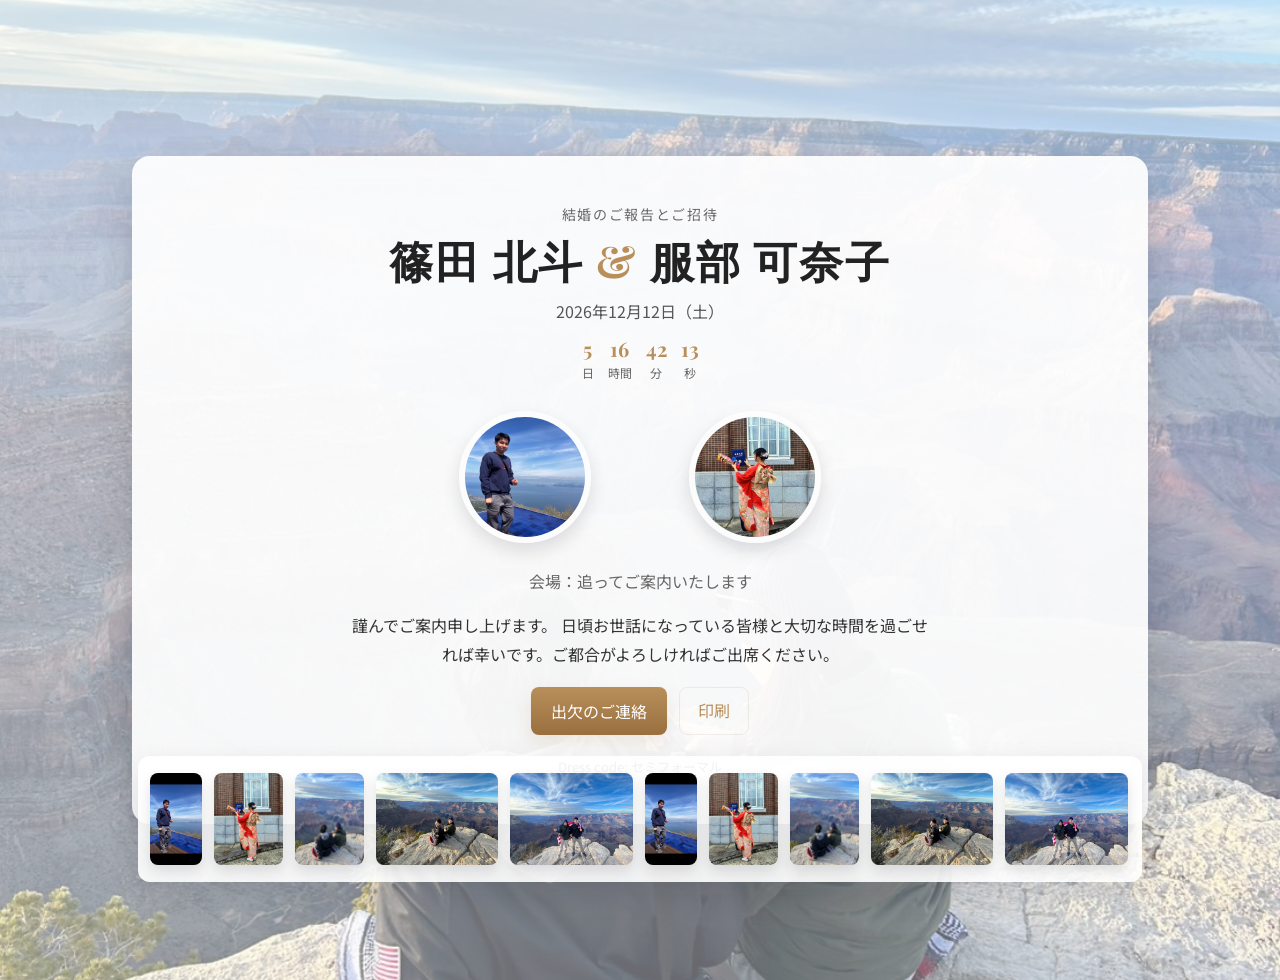
==== invitation.html @ 784d5b37 "初期版" ====
<!doctype html>
<html lang="ja">
<head>
  <meta charset="utf-8">
  <meta name="viewport" content="width=device-width,initial-scale=1">
  <title>結婚式の招待状 — 篠田北斗 & 服部可奈子</title>
  <link rel="stylesheet" href="styles.css">
  <link href="https://fonts.googleapis.com/css2?family=Playfair+Display:wght@400;700&family=Noto+Sans+JP:wght@300;400;700&display=swap" rel="stylesheet">
</head>
<body>
  <main class="invite-bg">
    <section class="card" role="main">
      <header class="hero">
        <p class="subtitle">結婚のご報告とご招待</p>
        <h1 class="names-hero"><span class="groom">篠田 北斗</span><span class="amp">&</span><span class="bride">服部 可奈子</span></h1>
        <p class="date">2026年12月12日（土）</p>
        <div id="countdown" class="countdown" aria-live="polite">
          <div class="count-item"><span class="num" id="days">0</span><span class="label">日</span></div>
          <div class="count-item"><span class="num" id="hours">00</span><span class="label">時間</span></div>
          <div class="count-item"><span class="num" id="minutes">00</span><span class="label">分</span></div>
          <div class="count-item"><span class="num" id="seconds">00</span><span class="label">秒</span></div>
        </div>
      </header>

      <div class="couple">
        <figure class="photo"><img src="assets/shinoda.jpeg" alt="新郎 篠田 北斗"></figure>
        <figure class="photo"><img src="assets/hattori.jpeg" alt="新婦 服部 可奈子"></figure>
      </div>

      <p class="venue">会場：追ってご案内いたします</p>

      <div class="message">
        謹んでご案内申し上げます。
        日頃お世話になっている皆様と大切な時間を過ごせれば幸いです。ご都合がよろしければご出席ください。
      </div>

      <div class="actions">
        <a class="rsvp" href="https://docs.google.com/forms/d/e/1FAIpQLSfJ51P2AvlXypV-cBCEhrEJodcAzwF3tha8UWz2_UPjUZ2n6Q/viewform?pli=1" target="_blank" rel="noopener">出欠のご連絡</a>
        <a class="print" href="#" onclick="window.print();return false;">印刷</a>
      </div>

      <footer class="footer">Dress code: セミフォーマル</footer>
    </section>
  </main>

  <!-- Bottom auto-scrolling photo slider -->
  <aside class="bottom-slider" aria-hidden="false">
    <div class="slides" id="slides">
      <!-- original set -->
      <div class="slide"><img src="assets/shinoda.jpeg" alt="篠田 北斗"></div>
      <div class="slide"><img src="assets/hattori.jpeg" alt="服部 可奈子"></div>
      <div class="slide"><img src="assets/IMG_8811.JPG" alt="写真"></div>
      <div class="slide"><img src="assets/IMG_8812.JPG" alt="写真"></div>
      <div class="slide"><img src="assets/IMG_8813.JPG" alt="写真"></div>
      <!-- duplicate for seamless loop -->
      <div class="slide"><img src="assets/shinoda.jpeg" alt="篠田 北斗"></div>
      <div class="slide"><img src="assets/hattori.jpeg" alt="服部 可奈子"></div>
      <div class="slide"><img src="assets/IMG_8811.JPG" alt="写真"></div>
      <div class="slide"><img src="assets/IMG_8812.JPG" alt="写真"></div>
      <div class="slide"><img src="assets/IMG_8813.JPG" alt="写真"></div>
    </div>
  </aside>

  <script>
    // Countdown to 2026-12-12 (local time, midnight)
    (function(){
      const target = new Date('2026-12-12T00:00:00');
      const $d = document.getElementById('days');
      const $h = document.getElementById('hours');
      const $m = document.getElementById('minutes');
      const $s = document.getElementById('seconds');

      function pad(n){return String(n).padStart(2,'0')}

      function tick(){
        const now = new Date();
        let diff = Math.max(0, target - now);
        const days = Math.floor(diff / (1000*60*60*24));
        diff -= days * (1000*60*60*24);
        const hours = Math.floor(diff / (1000*60*60));
        diff -= hours * (1000*60*60);
        const minutes = Math.floor(diff / (1000*60));
        diff -= minutes * (1000*60);
        const seconds = Math.floor(diff / 1000);

        if($d) $d.textContent = days;
        if($h) $h.textContent = pad(hours);
        if($m) $m.textContent = pad(minutes);
        if($s) $s.textContent = pad(seconds);

        if(target - now <= 0){
          // When reached, stop updating
          clearInterval(timer);
        }
      }

      tick();
      const timer = setInterval(tick,1000);
    })();
  </script>
</body>
</html>
---- styles.css ----
/* Invitation styles */
:root{
  --card-width:920px;
  --card-padding:48px;
  --accent:#b88f5a;
}
html,body{
  height:100%;
  margin:0;
  font-family: 'Noto Sans JP', system-ui, -apple-system, 'Hiragino Kaku Gothic ProN', 'Helvetica Neue', Arial;
  -webkit-font-smoothing:antialiased;
  color:#222;
}
.invite-bg{
  min-height:100%;
  display:flex;
  align-items:center;
  justify-content:center;
  padding:40px;
  background-color:#f7f5f2;
  background-image: linear-gradient(135deg, rgba(255,255,250,0.6), rgba(250,250,255,0.35)), url('assets/background.jpg');
  background-size:cover;
  background-position:center;
}
.card{
  width:min(94%, var(--card-width));
  padding:var(--card-padding);
  background: rgba(255,255,255,0.92);
  border-radius:18px;
  box-shadow: 0 18px 40px rgba(20,20,30,0.18);
  text-align:center;
}
.hero .subtitle{
  margin:0;
  color:#6b6b6b;
  font-size:14px;
  letter-spacing:0.12em;
  text-transform:uppercase;
}
.names-hero{
  margin:6px 0 2px 0;
  font-family: 'Playfair Display', serif;
  font-weight:700;
  font-size:44px;
  letter-spacing:0.04em;
}
.names-hero .groom, .names-hero .bride{display:inline-block}
.names-hero .amp{margin:0 12px;color:var(--accent);font-weight:700}
.date{
  margin:6px 0 12px 0;
  color:#555;
}
.couple{
  display:flex;
  gap:18px;
  justify-content:center;
  margin:14px 0 10px 0;
}
.photo{width:120px;height:120px;border-radius:999px;overflow:hidden;flex:0 0 120px;border:6px solid rgba(255,255,255,0.6);box-shadow:0 8px 18px rgba(10,10,20,0.12)}
.photo img{width:100%;height:100%;object-fit:cover;display:block}
.venue{color:#666;margin:10px 0}
.message{margin:18px auto;color:#333;max-width:64ch;line-height:1.8;font-size:16px}
.actions{display:flex;gap:12px;justify-content:center;margin-top:18px}
.rsvp{padding:12px 20px;border-radius:8px;text-decoration:none;color:white;background:linear-gradient(180deg,var(--accent),#9a6f3f);box-shadow:0 8px 18px rgba(186,144,95,0.18)}
.print{padding:10px 18px;border-radius:8px;text-decoration:none;color:var(--accent);background:transparent;border:1px solid rgba(150,120,90,0.12)}
.footer{margin-top:22px;color:#777;font-size:13px}

@media (max-width:720px){
  .names-hero{font-size:28px}
  .photo{width:88px;height:88px;flex:0 0 88px}
  .card{padding:28px}
  .message{font-size:15px}
}

@media print{
  .invite-bg{background:none !important}
  .card{box-shadow:none;border-radius:0;padding:18mm}
  .actions{display:none}
}

/* Countdown styles */
.countdown{display:flex;gap:14px;justify-content:center;margin-top:10px}
.count-item{display:flex;flex-direction:column;align-items:center}
.count-item .num{font-family:'Playfair Display', serif;font-size:20px;font-weight:700;color:var(--accent)}
.count-item .label{font-size:12px;color:#666;margin-top:2px}

@media (max-width:520px){
  .count-item .num{font-size:16px}
  .countdown{gap:8px}
}

/* Bottom photo slider */
.bottom-slider{
  position:fixed;
  bottom:18px;
  left:50%;
  transform:translateX(-50%);
  width:min(96%, 980px);
  height:110px;
  background: rgba(255,255,255,0.9);
  border-radius:12px;
  box-shadow:0 12px 30px rgba(20,20,30,0.12);
  overflow:hidden;
  z-index:60;
  display:flex;
  align-items:center;
  padding:8px 12px;
}
.slides{display:flex;gap:12px;align-items:center;padding:4px 0;animation:scroll 5s linear infinite}
.slide{flex:0 0 auto}
.slide img{height:92px;border-radius:8px;display:block;object-fit:cover;box-shadow:0 6px 14px rgba(10,10,20,0.12)}
.bottom-slider:hover .slides{animation-play-state:paused}

@keyframes scroll{
  from{transform:translateX(0)}
  to{transform:translateX(-50%)}
}

@media (max-width:520px){
  .bottom-slider{height:84px;padding:6px}
  .slide img{height:64px}
}
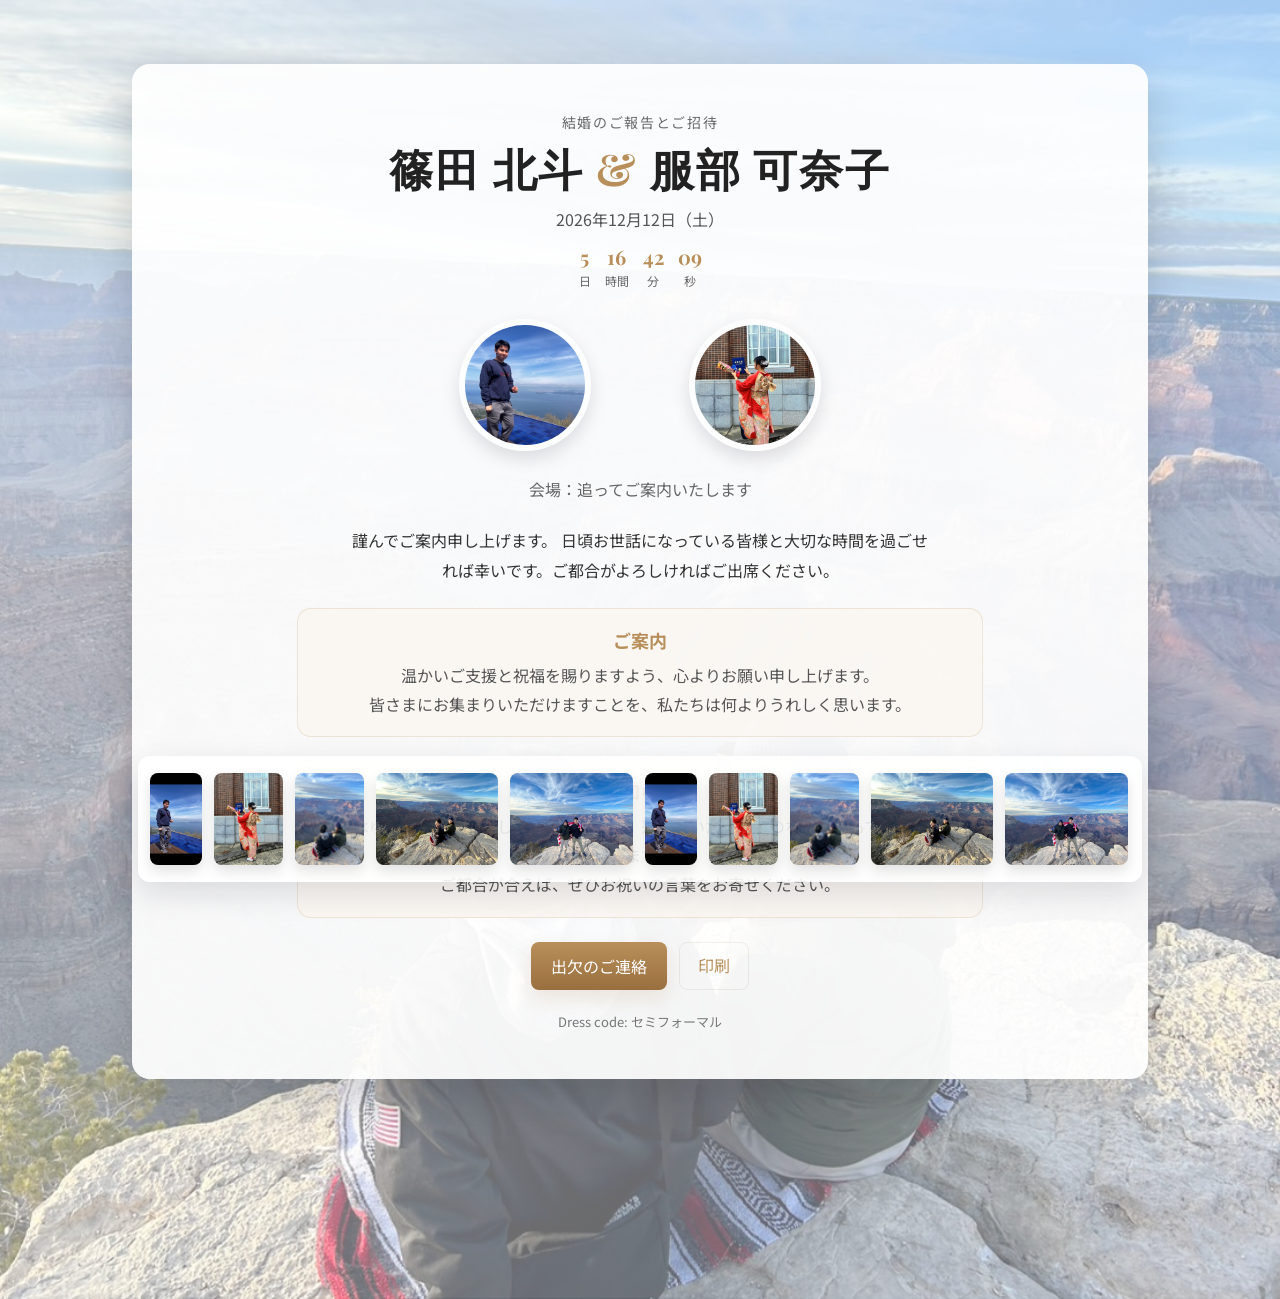
==== commit a307854c: "@2" ====
--- a/invitation.html
+++ b/invitation.html
@@ -33,6 +33,16 @@
         謹んでご案内申し上げます。
         日頃お世話になっている皆様と大切な時間を過ごせれば幸いです。ご都合がよろしければご出席ください。
       </div>
+
+      <section class="detail-block">
+        <h2>ご案内</h2>
+        <p>温かいご支援と祝福を賜りますよう、心よりお願い申し上げます。<br>皆さまにお集まりいただけますことを、私たちは何よりうれしく思います。</p>
+      </section>
+
+      <section class="detail-block">
+        <h2>お知らせ</h2>
+        <p>当日はゆったりとお過ごしいただけるよう、落ち着いた雰囲気のなかでおもてなしをいたします。<br>ご都合が合えば、ぜひお祝いの言葉をお寄せください。</p>
+      </section>
 
       <div class="actions">
         <a class="rsvp" href="https://docs.google.com/forms/d/e/1FAIpQLSfJ51P2AvlXypV-cBCEhrEJodcAzwF3tha8UWz2_UPjUZ2n6Q/viewform?pli=1" target="_blank" rel="noopener">出欠のご連絡</a>
--- a/styles.css
+++ b/styles.css
@@ -5,18 +5,22 @@
   --accent:#b88f5a;
 }
 html,body{
-  height:100%;
+  min-height:100%;
   margin:0;
   font-family: 'Noto Sans JP', system-ui, -apple-system, 'Hiragino Kaku Gothic ProN', 'Helvetica Neue', Arial;
   -webkit-font-smoothing:antialiased;
   color:#222;
+  scroll-behavior:smooth;
+}
+body{
+  overflow-x:hidden;
 }
 .invite-bg{
-  min-height:100%;
+  min-height:100vh;
   display:flex;
-  align-items:center;
+  align-items:flex-start;
   justify-content:center;
-  padding:40px;
+  padding:40px 24px 180px;
   background-color:#f7f5f2;
   background-image: linear-gradient(135deg, rgba(255,255,250,0.6), rgba(250,250,255,0.35)), url('assets/background.jpg');
   background-size:cover;
@@ -29,6 +33,8 @@
   border-radius:18px;
   box-shadow: 0 18px 40px rgba(20,20,30,0.18);
   text-align:center;
+  margin-top:24px;
+  margin-bottom:40px;
 }
 .hero .subtitle{
   margin:0;
@@ -59,8 +65,11 @@
 .photo{width:120px;height:120px;border-radius:999px;overflow:hidden;flex:0 0 120px;border:6px solid rgba(255,255,255,0.6);box-shadow:0 8px 18px rgba(10,10,20,0.12)}
 .photo img{width:100%;height:100%;object-fit:cover;display:block}
 .venue{color:#666;margin:10px 0}
-.message{margin:18px auto;color:#333;max-width:64ch;line-height:1.8;font-size:16px}
-.actions{display:flex;gap:12px;justify-content:center;margin-top:18px}
+.message{margin:24px auto 18px;color:#333;max-width:64ch;line-height:1.9;font-size:16px}
+.detail-block{margin:22px auto 0;padding:18px 22px;max-width:640px;border:1px solid rgba(184,143,90,0.2);border-radius:14px;background:rgba(250,247,242,0.8)}
+.detail-block h2{margin:0 0 8px;font-size:18px;color:var(--accent)}
+.detail-block p{margin:0;line-height:1.8;color:#555}
+.actions{display:flex;gap:12px;justify-content:center;margin-top:24px}
 .rsvp{padding:12px 20px;border-radius:8px;text-decoration:none;color:white;background:linear-gradient(180deg,var(--accent),#9a6f3f);box-shadow:0 8px 18px rgba(186,144,95,0.18)}
 .print{padding:10px 18px;border-radius:8px;text-decoration:none;color:var(--accent);background:transparent;border:1px solid rgba(150,120,90,0.12)}
 .footer{margin-top:22px;color:#777;font-size:13px}
@@ -97,6 +106,7 @@
   transform:translateX(-50%);
   width:min(96%, 980px);
   height:110px;
+  max-width:980px;
   background: rgba(255,255,255,0.9);
   border-radius:12px;
   box-shadow:0 12px 30px rgba(20,20,30,0.12);
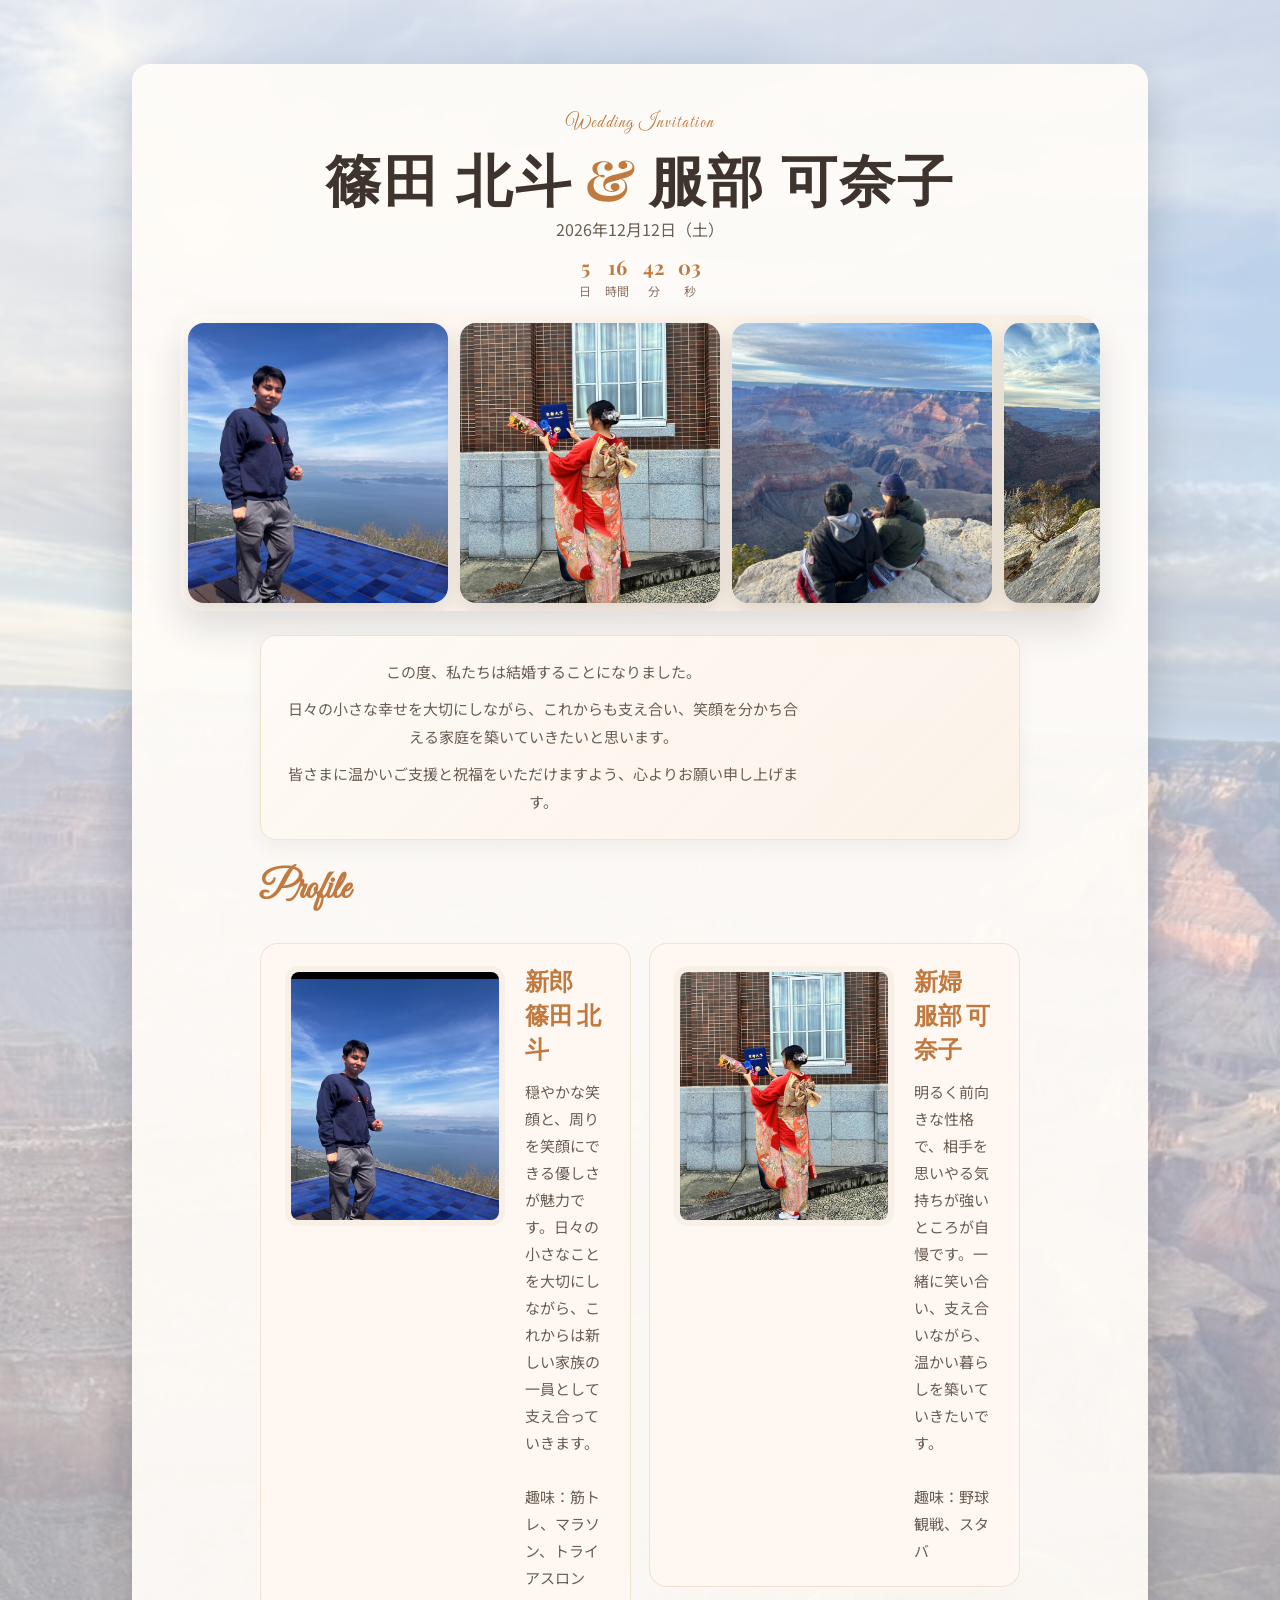
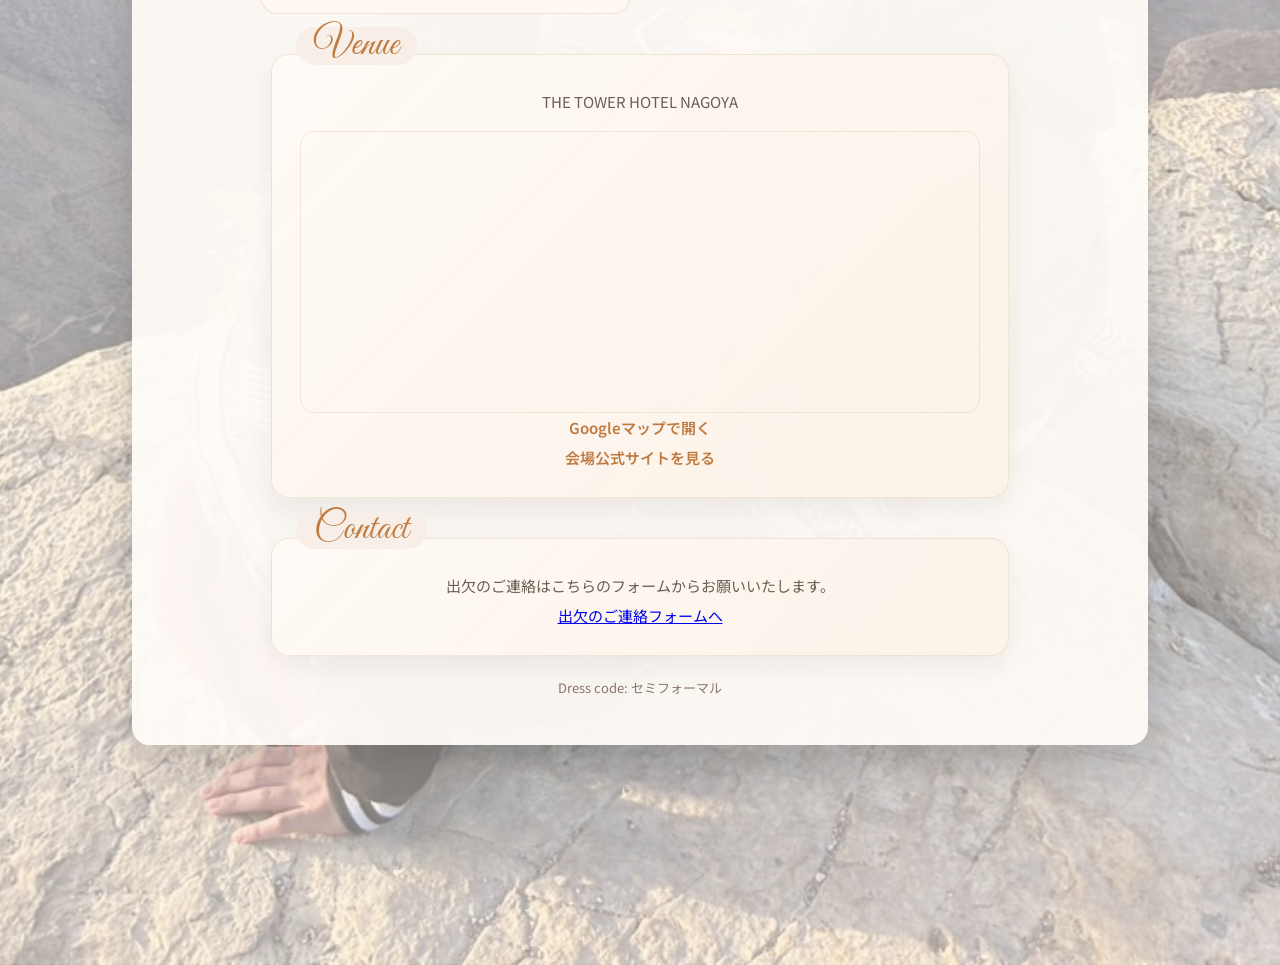
==== commit f889ce0c: "ver3" ====
--- a/invitation.html
+++ b/invitation.html
@@ -5,13 +5,13 @@
   <meta name="viewport" content="width=device-width,initial-scale=1">
   <title>結婚式の招待状 — 篠田北斗 & 服部可奈子</title>
   <link rel="stylesheet" href="styles.css">
-  <link href="https://fonts.googleapis.com/css2?family=Playfair+Display:wght@400;700&family=Noto+Sans+JP:wght@300;400;700&display=swap" rel="stylesheet">
+  <link href="https://fonts.googleapis.com/css2?family=Great+Vibes&family=Playfair+Display:wght@400;700&family=Noto+Sans+JP:wght@300;400;700&display=swap" rel="stylesheet">
 </head>
 <body>
   <main class="invite-bg">
     <section class="card" role="main">
-      <header class="hero">
-        <p class="subtitle">結婚のご報告とご招待</p>
+      <header class="hero reveal">
+        <p class="subtitle">Wedding Invitation</p>
         <h1 class="names-hero"><span class="groom">篠田 北斗</span><span class="amp">&</span><span class="bride">服部 可奈子</span></h1>
         <p class="date">2026年12月12日（土）</p>
         <div id="countdown" class="countdown" aria-live="polite">
@@ -22,58 +22,98 @@
         </div>
       </header>
 
-      <div class="couple">
-        <figure class="photo"><img src="assets/shinoda.jpeg" alt="新郎 篠田 北斗"></figure>
-        <figure class="photo"><img src="assets/hattori.jpeg" alt="新婦 服部 可奈子"></figure>
-      </div>
-
-      <p class="venue">会場：追ってご案内いたします</p>
-
-      <div class="message">
-        謹んでご案内申し上げます。
-        日頃お世話になっている皆様と大切な時間を過ごせれば幸いです。ご都合がよろしければご出席ください。
-      </div>
-
-      <section class="detail-block">
-        <h2>ご案内</h2>
-        <p>温かいご支援と祝福を賜りますよう、心よりお願い申し上げます。<br>皆さまにお集まりいただけますことを、私たちは何よりうれしく思います。</p>
+      <section class="photo-showcase reveal" aria-label="写真ギャラリー">
+        <div class="showcase-frame">
+          <div class="showcase-rail">
+            <img src="assets/shinoda.jpeg" alt="新郎 篠田 北斗">
+            <img src="assets/hattori.jpeg" alt="新婦 服部 可奈子">
+            <img src="assets/IMG_8811.JPG" alt="写真1">
+            <img src="assets/IMG_8812.JPG" alt="写真2">
+            <img src="assets/IMG_8813.JPG" alt="写真3">
+            <img src="assets/005C3B32-3AC4-4B83-AC0E-2FFC453BF2AE_4_5005_c.jpeg" alt="写真4">
+            <img src="assets/18382090-9AE0-46B8-9687-ED6120B7009B.jpeg" alt="写真5">
+            <img src="assets/1C51CB3A-1D0A-4B61-BC35-6ED91DDFEA72_1_105_c.jpeg" alt="写真6">
+            <img src="assets/48350D5E-8E17-42BE-AAC9-9CE6A5874BB4_1_105_c.jpeg" alt="写真7">
+            <img src="assets/4CF35481-DD8B-4125-873A-F63B840458CC_1_105_c.jpeg" alt="写真8">
+            <img src="assets/63566D45-59B1-47FF-84E4-4F5F85219332_1_105_c.jpeg" alt="写真9">
+            <img src="assets/CB7A1C4A-8720-4525-B977-23253FF0B771_1_105_c.jpeg" alt="写真10">
+            <img src="assets/CDF08A03-EE28-446E-BB39-B8DEF477A36_4_5005_c.jpeg" alt="写真11">
+            <img src="assets/shinoda.jpeg" alt="新郎 篠田 北斗">
+            <img src="assets/hattori.jpeg" alt="新婦 服部 可奈子">
+            <img src="assets/IMG_8811.JPG" alt="写真1">
+            <img src="assets/IMG_8812.JPG" alt="写真2">
+            <img src="assets/IMG_8813.JPG" alt="写真3">
+            <img src="assets/005C3B32-3AC4-4B83-AC0E-2FFC453BF2AE_4_5005_c.jpeg" alt="写真4">
+            <img src="assets/18382090-9AE0-46B8-9687-ED6120B7009B.jpeg" alt="写真5">
+            <img src="assets/1C51CB3A-1D0A-4B61-BC35-6ED91DDFEA72_1_105_c.jpeg" alt="写真6">
+            <img src="assets/48350D5E-8E17-42BE-AAC9-9CE6A5874BB4_1_105_c.jpeg" alt="写真7">
+            <img src="assets/4CF35481-DD8B-4125-873A-F63B840458CC_1_105_c.jpeg" alt="写真8">
+            <img src="assets/63566D45-59B1-47FF-84E4-4F5F85219332_1_105_c.jpeg" alt="写真9">
+            <img src="assets/CB7A1C4A-8720-4525-B977-23253FF0B771_1_105_c.jpeg" alt="写真10">
+            <img src="assets/CDF08A03-EE28-446E-BB39-B8DEF477A36_4_5005_c.jpeg" alt="写真11">
+          </div>
+        </div>
       </section>
 
-      <section class="detail-block">
-        <h2>お知らせ</h2>
-        <p>当日はゆったりとお過ごしいただけるよう、落ち着いた雰囲気のなかでおもてなしをいたします。<br>ご都合が合えば、ぜひお祝いの言葉をお寄せください。</p>
+      <section class="profile-section" aria-label="プロフィール">
+        <div class="intro-text reveal">
+          <p>この度、私たちは結婚することになりました。</p>
+          <p>日々の小さな幸せを大切にしながら、これからも支え合い、笑顔を分かち合える家庭を築いていきたいと思います。</p>
+          <p>皆さまに温かいご支援と祝福をいただけますよう、心よりお願い申し上げます。</p>
+        </div>
+        <h2 class="profile-heading">Profile</h2>
+        <div class="profile-card reveal">
+          <img class="profile-photo groom-photo" src="assets/shinoda.jpeg" alt="新郎 篠田 北斗">
+          <div class="profile-text">
+            <h3>新郎　篠田 北斗</h3>
+            <p>穏やかな笑顔と、周りを笑顔にできる優しさが魅力です。日々の小さなことを大切にしながら、これからは新しい家族の一員として支え合っていきます。<br><br>趣味：筋トレ、マラソン、トライアスロン</p>
+          </div>
+        </div>
+        <div class="profile-card reveal">
+          <img class="profile-photo" src="assets/hattori.jpeg" alt="新婦 服部 可奈子">
+          <div class="profile-text">
+            <h3>新婦　服部 可奈子</h3>
+            <p>明るく前向きな性格で、相手を思いやる気持ちが強いところが自慢です。一緒に笑い合い、支え合いながら、温かい暮らしを築いていきたいです。<br><br>趣味：野球観戦、スタバ</p>
+          </div>
+        </div>
       </section>
 
-      <div class="actions">
-        <a class="rsvp" href="https://docs.google.com/forms/d/e/1FAIpQLSfJ51P2AvlXypV-cBCEhrEJodcAzwF3tha8UWz2_UPjUZ2n6Q/viewform?pli=1" target="_blank" rel="noopener">出欠のご連絡</a>
-        <a class="print" href="#" onclick="window.print();return false;">印刷</a>
-      </div>
+      <section class="detail-block reveal" aria-label="会場案内">
+        <div class="section-label">Venue</div>
+        <h2 class="visually-hidden">Venue</h2>
+        <p>THE TOWER HOTEL NAGOYA</p>
+        <div class="venue-map">
+          <iframe title="THE TOWER HOTEL NAGOYA の地図" src="https://www.google.com/maps?q=THE%20TOWER%20HOTEL%20NAGOYA&output=embed" loading="lazy" referrerpolicy="no-referrer-when-downgrade" allowfullscreen></iframe>
+        </div>
+        <p class="venue-link"><a href="https://maps.google.com/?q=THE%20TOWER%20HOTEL%20NAGOYA" target="_blank" rel="noopener">Googleマップで開く</a></p>
+        <p class="venue-link"><a href="https://thetowerhotel.jp/wedding/banquet.php" target="_blank" rel="noopener">会場公式サイトを見る</a></p>
+      </section>
+
+      <section class="detail-block reveal" aria-label="お問い合わせ">
+        <div class="section-label">Contact</div>
+        <h2 class="visually-hidden">Contact</h2>
+        <p>出欠のご連絡はこちらのフォームからお願いいたします。</p>
+        <p><a class="venue-link" href="https://docs.google.com/forms/d/e/1FAIpQLSfJ51P2AvlXypV-cBCEhrEJodcAzwF3tha8UWz2_UPjUZ2n6Q/viewform?pli=1" target="_blank" rel="noopener">出欠のご連絡フォームへ</a></p>
+      </section>
 
       <footer class="footer">Dress code: セミフォーマル</footer>
     </section>
   </main>
 
-  <!-- Bottom auto-scrolling photo slider -->
-  <aside class="bottom-slider" aria-hidden="false">
-    <div class="slides" id="slides">
-      <!-- original set -->
-      <div class="slide"><img src="assets/shinoda.jpeg" alt="篠田 北斗"></div>
-      <div class="slide"><img src="assets/hattori.jpeg" alt="服部 可奈子"></div>
-      <div class="slide"><img src="assets/IMG_8811.JPG" alt="写真"></div>
-      <div class="slide"><img src="assets/IMG_8812.JPG" alt="写真"></div>
-      <div class="slide"><img src="assets/IMG_8813.JPG" alt="写真"></div>
-      <!-- duplicate for seamless loop -->
-      <div class="slide"><img src="assets/shinoda.jpeg" alt="篠田 北斗"></div>
-      <div class="slide"><img src="assets/hattori.jpeg" alt="服部 可奈子"></div>
-      <div class="slide"><img src="assets/IMG_8811.JPG" alt="写真"></div>
-      <div class="slide"><img src="assets/IMG_8812.JPG" alt="写真"></div>
-      <div class="slide"><img src="assets/IMG_8813.JPG" alt="写真"></div>
-    </div>
-  </aside>
-
   <script>
     // Countdown to 2026-12-12 (local time, midnight)
     (function(){
+      const revealItems = document.querySelectorAll('.reveal');
+      const observer = new IntersectionObserver((entries) => {
+        entries.forEach((entry) => {
+          if (entry.isIntersecting) {
+            entry.target.classList.add('is-visible');
+            observer.unobserve(entry.target);
+          }
+        });
+      }, { threshold: 0.15 });
+
+      revealItems.forEach((item) => observer.observe(item));
       const target = new Date('2026-12-12T00:00:00');
       const $d = document.getElementById('days');
       const $h = document.getElementById('hours');
--- a/styles.css
+++ b/styles.css
@@ -2,14 +2,18 @@
 :root{
   --card-width:920px;
   --card-padding:48px;
-  --accent:#b88f5a;
+  --accent:#c07a3f;
+  --accent-soft:#f0cfa8;
+  --ink:#3e342d;
+  --muted:#6a5d53;
+  --panel:#fffaf5;
 }
 html,body{
   min-height:100%;
   margin:0;
   font-family: 'Noto Sans JP', system-ui, -apple-system, 'Hiragino Kaku Gothic ProN', 'Helvetica Neue', Arial;
   -webkit-font-smoothing:antialiased;
-  color:#222;
+  color:var(--ink);
   scroll-behavior:smooth;
 }
 body{
@@ -21,64 +25,94 @@
   align-items:flex-start;
   justify-content:center;
   padding:40px 24px 180px;
-  background-color:#f7f5f2;
-  background-image: linear-gradient(135deg, rgba(255,255,250,0.6), rgba(250,250,255,0.35)), url('assets/background.jpg');
+  background-color:#f7efe8;
+  background-image: linear-gradient(135deg, rgba(255,247,240,0.72), rgba(253,236,221,0.42)), url('assets/background.jpg');
   background-size:cover;
   background-position:center;
 }
 .card{
   width:min(94%, var(--card-width));
   padding:var(--card-padding);
-  background: rgba(255,255,255,0.92);
+  background: rgba(255,252,248,0.94);
   border-radius:18px;
   box-shadow: 0 18px 40px rgba(20,20,30,0.18);
   text-align:center;
   margin-top:24px;
   margin-bottom:40px;
 }
+.reveal{
+  opacity:0;
+  transform:translateY(24px);
+  transition:opacity 0.8s ease, transform 0.8s ease;
+}
+.reveal.is-visible{
+  opacity:1;
+  transform:translateY(0);
+}
 .hero .subtitle{
-  margin:0;
-  color:#6b6b6b;
-  font-size:14px;
-  letter-spacing:0.12em;
-  text-transform:uppercase;
+  margin:0 0 10px;
+  color:var(--accent);
+  font-size:18px;
+  letter-spacing:0.08em;
+  font-family:'Great Vibes', cursive;
+  text-transform:none;
 }
 .names-hero{
   margin:6px 0 2px 0;
   font-family: 'Playfair Display', serif;
   font-weight:700;
-  font-size:44px;
+  font-size:56px;
   letter-spacing:0.04em;
+  line-height:1.2;
 }
 .names-hero .groom, .names-hero .bride{display:inline-block}
 .names-hero .amp{margin:0 12px;color:var(--accent);font-weight:700}
 .date{
   margin:6px 0 12px 0;
-  color:#555;
+  color:var(--muted);
 }
-.couple{
-  display:flex;
-  gap:18px;
-  justify-content:center;
-  margin:14px 0 10px 0;
-}
-.photo{width:120px;height:120px;border-radius:999px;overflow:hidden;flex:0 0 120px;border:6px solid rgba(255,255,255,0.6);box-shadow:0 8px 18px rgba(10,10,20,0.12)}
-.photo img{width:100%;height:100%;object-fit:cover;display:block}
-.venue{color:#666;margin:10px 0}
-.message{margin:24px auto 18px;color:#333;max-width:64ch;line-height:1.9;font-size:16px}
-.detail-block{margin:22px auto 0;padding:18px 22px;max-width:640px;border:1px solid rgba(184,143,90,0.2);border-radius:14px;background:rgba(250,247,242,0.8)}
-.detail-block h2{margin:0 0 8px;font-size:18px;color:var(--accent)}
-.detail-block p{margin:0;line-height:1.8;color:#555}
+.photo-showcase{margin:16px 0 24px}
+.showcase-frame{overflow:hidden;border-radius:24px;padding:8px;background:linear-gradient(135deg, rgba(255,250,245,0.95), rgba(247,236,221,0.95));box-shadow:0 18px 36px rgba(20,20,30,0.12)}
+.showcase-rail{display:grid;grid-auto-flow:column;grid-auto-columns:minmax(260px, 1fr);gap:12px;animation:showcase-scroll 24s linear infinite}
+.showcase-rail img{width:100%;height:280px;object-fit:cover;border-radius:16px;display:block;box-shadow:0 8px 20px rgba(20,20,30,0.12)}
+@keyframes showcase-scroll{0%{transform:translateX(0)}100%{transform:translateX(-50%)}}
+.venue{color:#7d675a;margin:10px 0}
+.message{margin:24px auto 18px;color:var(--ink);max-width:68ch;line-height:2;font-size:16px;font-weight:500;letter-spacing:0.01em}
+.profile-section{display:grid;grid-template-columns:repeat(2, minmax(0, 1fr));gap:18px;margin:24px auto 0;max-width:760px;align-items:start}
+.intro-text{grid-column:1 / -1;margin:0 0 8px;padding:22px 26px;border-radius:16px;background:linear-gradient(135deg, rgba(255,250,245,0.95), rgba(251,241,231,0.9));border:1px solid rgba(184,143,90,0.2);box-shadow:0 8px 20px rgba(30,20,10,0.05)}
+.intro-text p{margin:0 0 8px;line-height:1.9;color:var(--muted);font-size:15px;max-width:64ch;word-break:normal;overflow-wrap:break-word}
+.intro-text p:last-child{margin-bottom:0}
+.profile-heading{grid-column:1 / -1;margin:0 0 12px;font-size:38px;color:var(--accent);letter-spacing:0;text-align:left;font-family:'Great Vibes', cursive;}
+.profile-card{display:flex;gap:20px;align-items:flex-start;padding:22px 24px;border:1px solid rgba(184,143,90,0.2);border-radius:18px;background:rgba(255,248,242,0.95);text-align:left}
+.profile-photo{width:220px;height:260px;flex:0 0 220px;object-fit:cover;object-position:center;background:#f8efe7;border-radius:14px;display:block;padding:6px;box-sizing:border-box}
+.groom-photo{object-position:center 32%}
+.profile-text{flex:1;min-width:0}
+.profile-card h3{margin:0 0 10px;font-size:24px;color:var(--accent);font-family:'Great Vibes', cursive;}
+.profile-card p{margin:0;line-height:1.8;color:var(--muted);font-size:15px;max-width:58ch;word-break:normal;overflow-wrap:break-word}
+.detail-block{position:relative;margin:40px auto 0;padding:32px 28px 24px;max-width:680px;border:1px solid rgba(184,143,90,0.18);border-radius:18px;background:linear-gradient(135deg, rgba(255,250,245,0.96), rgba(251,241,231,0.92));box-shadow:0 10px 24px rgba(30,20,10,0.06)}
+.section-label{position:absolute;top:-28px;left:24px;font-family:'Great Vibes', cursive;font-size:38px;color:var(--accent);line-height:1;letter-spacing:0;text-transform:none;background:rgba(247,239,232,0.96);padding:0 18px;z-index:1;border-radius:999px;}
+.visually-hidden{position:absolute;width:1px;height:1px;padding:0;margin:-1px;overflow:hidden;clip:rect(0,0,0,0);border:0;white-space:nowrap}
+.detail-block h2{display:none}
+.detail-block p{margin:0;line-height:2;color:var(--muted);font-size:15px}
+.venue-map{margin-top:14px;border-radius:14px;overflow:hidden;border:1px solid rgba(184,143,90,0.18)}
+.venue-map iframe{width:100%;height:280px;border:0;display:block}
+.venue-link{margin-top:12px}
+.venue-link a{color:var(--accent);text-decoration:none;font-weight:600}
+.venue-link a:hover{text-decoration:underline}
 .actions{display:flex;gap:12px;justify-content:center;margin-top:24px}
-.rsvp{padding:12px 20px;border-radius:8px;text-decoration:none;color:white;background:linear-gradient(180deg,var(--accent),#9a6f3f);box-shadow:0 8px 18px rgba(186,144,95,0.18)}
-.print{padding:10px 18px;border-radius:8px;text-decoration:none;color:var(--accent);background:transparent;border:1px solid rgba(150,120,90,0.12)}
-.footer{margin-top:22px;color:#777;font-size:13px}
+.rsvp{padding:12px 20px;border-radius:8px;text-decoration:none;color:white;background:linear-gradient(135deg,var(--accent),#e39b5b);box-shadow:0 8px 18px rgba(192,122,63,0.22)}
+.print{padding:10px 18px;border-radius:8px;text-decoration:none;color:var(--accent);background:transparent;border:1px solid rgba(150,120,90,0.18)}
+.footer{margin-top:22px;color:#8a7568;font-size:13px}
 
 @media (max-width:720px){
-  .names-hero{font-size:28px}
-  .photo{width:88px;height:88px;flex:0 0 88px}
+  .names-hero{font-size:32px}
   .card{padding:28px}
   .message{font-size:15px}
+  .profile-section{grid-template-columns:1fr;gap:14px}
+  .profile-card{flex-direction:column}
+  .profile-photo{width:100%;height:280px;flex:0 0 auto}
+  .showcase-rail{grid-template-columns:repeat(5, minmax(140px, 1fr))}
+  .showcase-rail img{height:220px}
 }
 
 @media print{
@@ -91,42 +125,10 @@
 .countdown{display:flex;gap:14px;justify-content:center;margin-top:10px}
 .count-item{display:flex;flex-direction:column;align-items:center}
 .count-item .num{font-family:'Playfair Display', serif;font-size:20px;font-weight:700;color:var(--accent)}
-.count-item .label{font-size:12px;color:#666;margin-top:2px}
+.count-item .label{font-size:12px;color:#8b7264;margin-top:2px}
 
 @media (max-width:520px){
   .count-item .num{font-size:16px}
   .countdown{gap:8px}
 }
 
-/* Bottom photo slider */
-.bottom-slider{
-  position:fixed;
-  bottom:18px;
-  left:50%;
-  transform:translateX(-50%);
-  width:min(96%, 980px);
-  height:110px;
-  max-width:980px;
-  background: rgba(255,255,255,0.9);
-  border-radius:12px;
-  box-shadow:0 12px 30px rgba(20,20,30,0.12);
-  overflow:hidden;
-  z-index:60;
-  display:flex;
-  align-items:center;
-  padding:8px 12px;
-}
-.slides{display:flex;gap:12px;align-items:center;padding:4px 0;animation:scroll 5s linear infinite}
-.slide{flex:0 0 auto}
-.slide img{height:92px;border-radius:8px;display:block;object-fit:cover;box-shadow:0 6px 14px rgba(10,10,20,0.12)}
-.bottom-slider:hover .slides{animation-play-state:paused}
-
-@keyframes scroll{
-  from{transform:translateX(0)}
-  to{transform:translateX(-50%)}
-}
-
-@media (max-width:520px){
-  .bottom-slider{height:84px;padding:6px}
-  .slide img{height:64px}
-}
